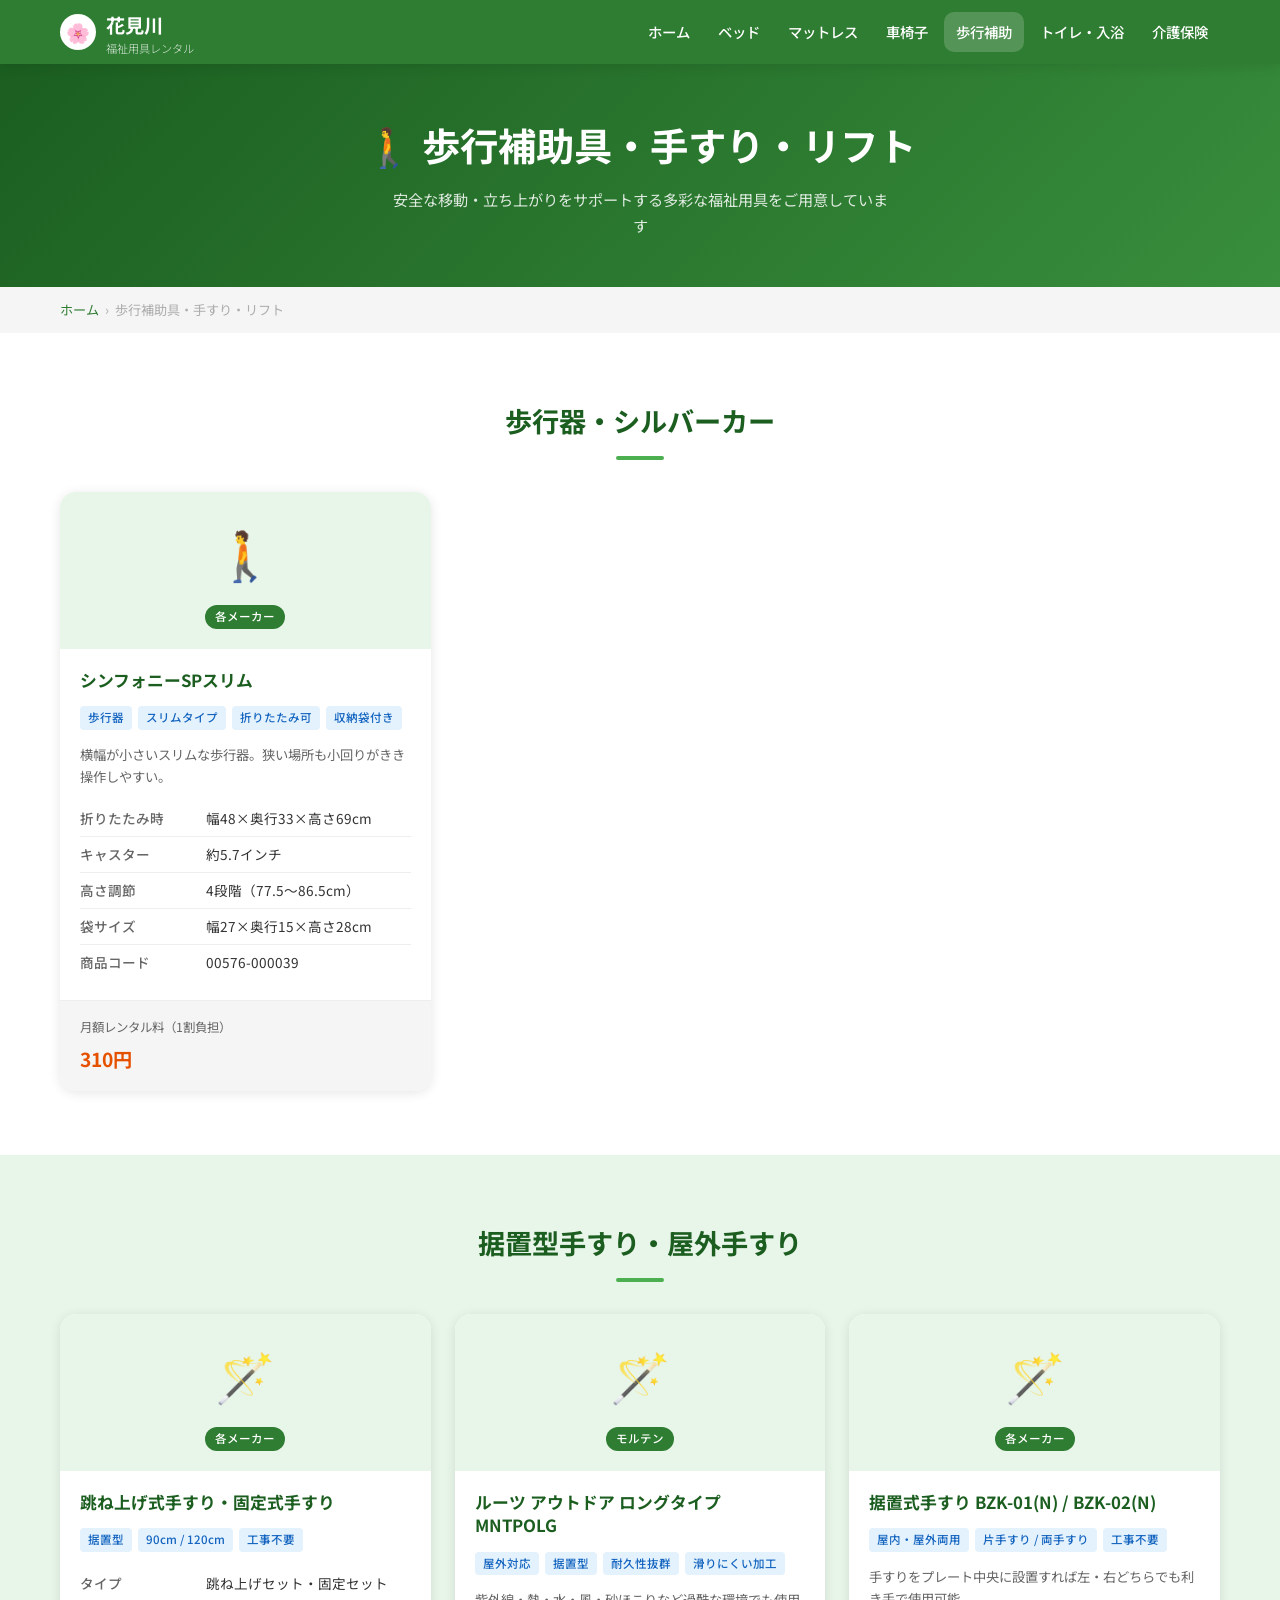
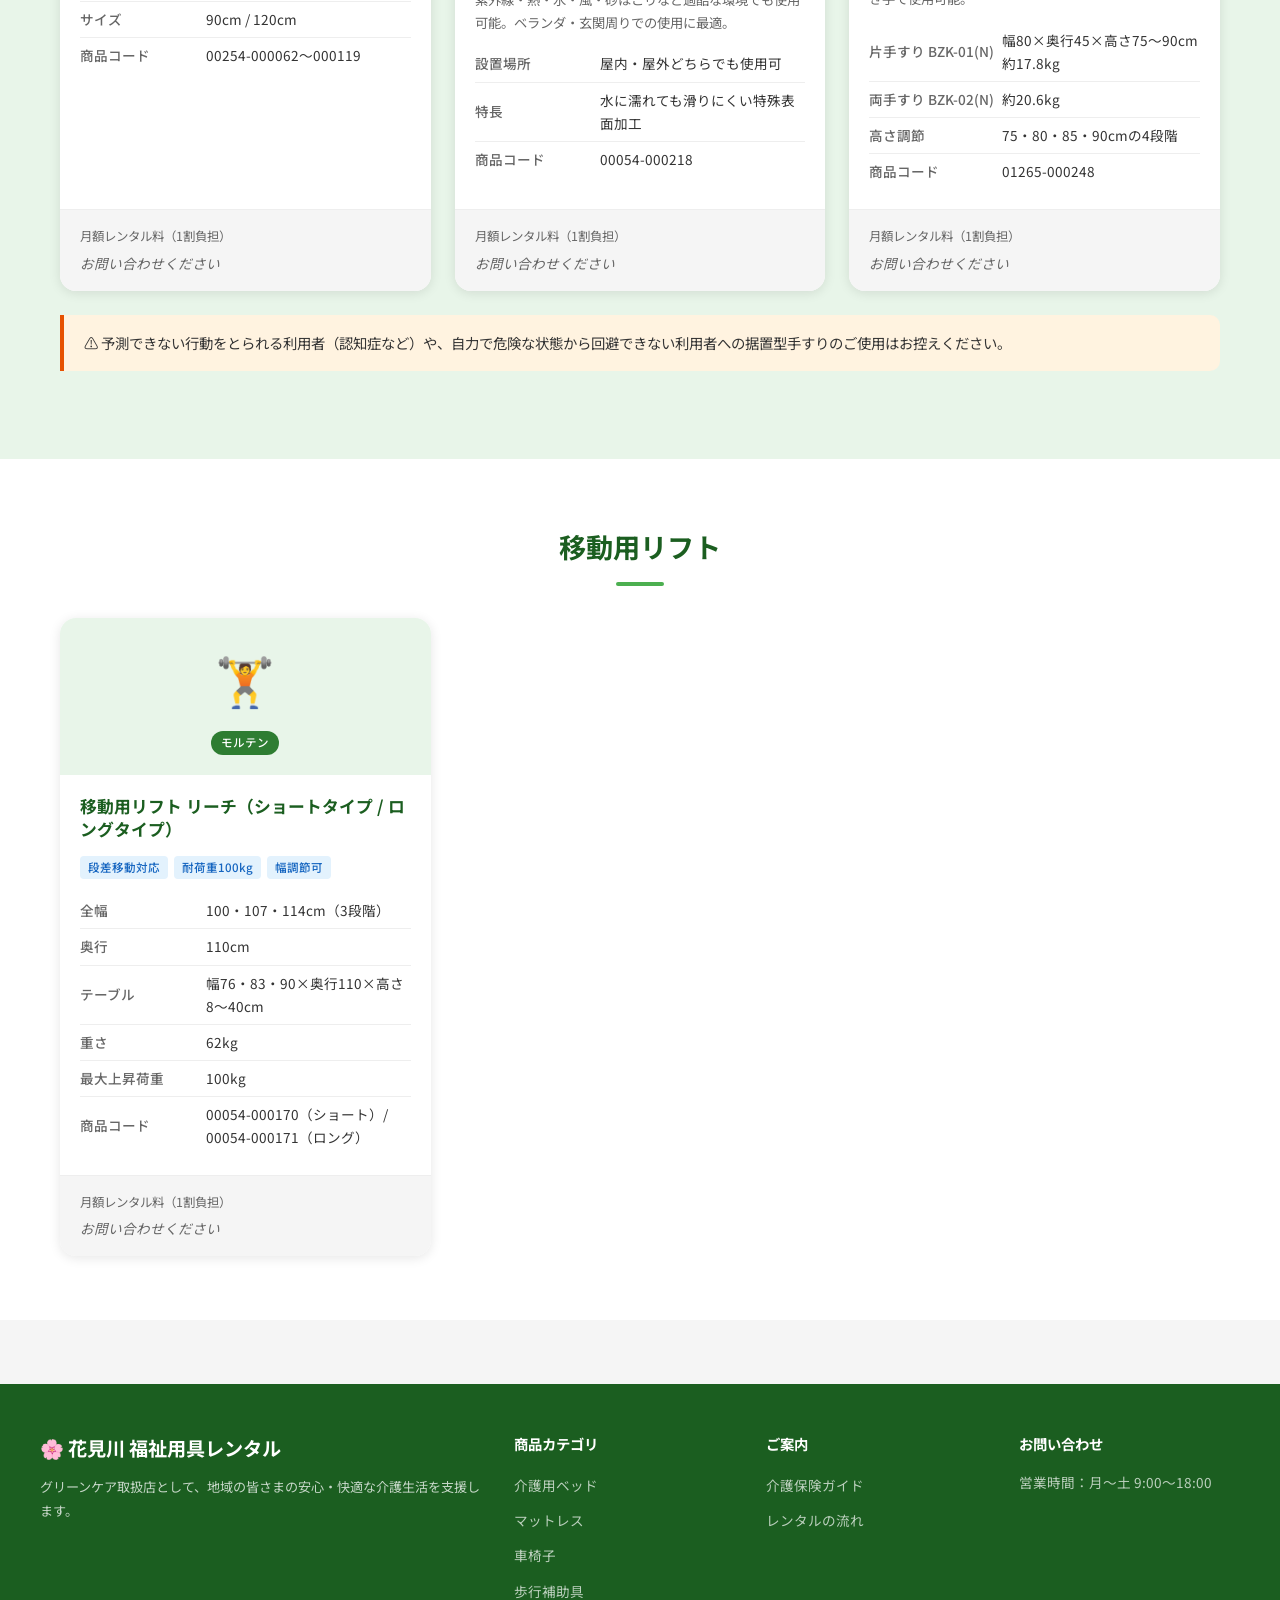
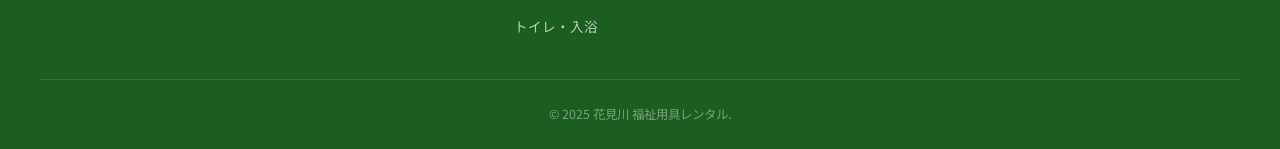
==== pages/walking.html @ 9dba0fdc "Add files via upload" ====
<!DOCTYPE html>
<html lang="ja">
<head>
  <meta charset="UTF-8">
  <meta name="viewport" content="width=device-width, initial-scale=1.0">
  <title>歩行補助具・手すり・リフト｜花見川 福祉用具レンタル</title>
  <meta name="description" content="歩行器・シルバーカー・手すり・移動用リフトなど歩行補助用具を介護保険適用でレンタル。">
  <link rel="stylesheet" href="../css/style.css">
</head>
<body>

<header class="site-header">
  <div class="header-inner">
    <a href="../index.html" class="site-logo">
      <div class="logo-icon">🌸</div>
      <div><span>花見川</span><span class="logo-sub">福祉用具レンタル</span></div>
    </a>
    <button class="nav-toggle" id="navToggle">☰</button>
    <nav class="main-nav" id="mainNav">
      <a href="../index.html">ホーム</a>
      <a href="beds.html">ベッド</a>
      <a href="mattress.html">マットレス</a>
      <a href="wheelchair.html">車椅子</a>
      <a href="walking.html" class="active">歩行補助</a>
      <a href="toilet-bath.html">トイレ・入浴</a>
      <a href="insurance.html">介護保険</a>
    </nav>
  </div>
</header>

<div class="page-hero">
  <h1>🚶 歩行補助具・手すり・リフト</h1>
  <p>安全な移動・立ち上がりをサポートする多彩な福祉用具をご用意しています</p>
</div>
<div class="breadcrumb">
  <a href="../index.html">ホーム</a><span>›</span><span>歩行補助具・手すり・リフト</span>
</div>

<!-- 歩行器 -->
<div class="bg-white-section">
<div class="section">
  <h2 class="section-title">歩行器・シルバーカー</h2>
  <div class="section-divider"></div>
  <div class="product-grid">

    <div class="product-card">
      <div class="product-card-header">
        <div class="product-emoji">🚶</div>
        <span class="product-maker">各メーカー</span>
      </div>
      <div class="product-card-body">
        <h3>シンフォニーSPスリム</h3>
        <div class="product-features">
          <span class="feature-tag">歩行器</span>
          <span class="feature-tag">スリムタイプ</span>
          <span class="feature-tag">折りたたみ可</span>
          <span class="feature-tag">収納袋付き</span>
        </div>
        <p style="font-size:.83rem;color:var(--gray);margin-bottom:10px;">横幅が小さいスリムな歩行器。狭い場所も小回りがきき操作しやすい。</p>
        <table class="spec-table">
          <tr><th>折りたたみ時</th><td>幅48×奥行33×高さ69cm</td></tr>
          <tr><th>キャスター</th><td>約5.7インチ</td></tr>
          <tr><th>高さ調節</th><td>4段階（77.5〜86.5cm）</td></tr>
          <tr><th>袋サイズ</th><td>幅27×奥行15×高さ28cm</td></tr>
          <tr><th>商品コード</th><td>00576-000039</td></tr>
        </table>
      </div>
      <div class="product-card-footer">
        <div class="price-label">月額レンタル料（1割負担）</div>
        <div class="price-row"><span class="price-main">310円</span></div>
      </div>
    </div>

  </div>
</div>
</div>

<!-- 手すり -->
<div class="bg-green-section">
<div class="section">
  <h2 class="section-title">据置型手すり・屋外手すり</h2>
  <div class="section-divider"></div>
  <div class="product-grid">

    <div class="product-card">
      <div class="product-card-header">
        <div class="product-emoji">🪄</div>
        <span class="product-maker">各メーカー</span>
      </div>
      <div class="product-card-body">
        <h3>跳ね上げ式手すり・固定式手すり</h3>
        <div class="product-features">
          <span class="feature-tag">据置型</span>
          <span class="feature-tag">90cm / 120cm</span>
          <span class="feature-tag">工事不要</span>
        </div>
        <table class="spec-table">
          <tr><th>タイプ</th><td>跳ね上げセット・固定セット</td></tr>
          <tr><th>サイズ</th><td>90cm / 120cm</td></tr>
          <tr><th>商品コード</th><td>00254-000062〜000119</td></tr>
        </table>
      </div>
      <div class="product-card-footer">
        <div class="price-label">月額レンタル料（1割負担）</div>
        <div class="price-row"><span class="price-tbd">お問い合わせください</span></div>
      </div>
    </div>

    <div class="product-card">
      <div class="product-card-header">
        <div class="product-emoji">🪄</div>
        <span class="product-maker">モルテン</span>
      </div>
      <div class="product-card-body">
        <h3>ルーツ アウトドア ロングタイプ MNTPOLG</h3>
        <div class="product-features">
          <span class="feature-tag">屋外対応</span>
          <span class="feature-tag">据置型</span>
          <span class="feature-tag">耐久性抜群</span>
          <span class="feature-tag">滑りにくい加工</span>
        </div>
        <p style="font-size:.83rem;color:var(--gray);margin-bottom:10px;">紫外線・熱・水・風・砂ほこりなど過酷な環境でも使用可能。ベランダ・玄関周りでの使用に最適。</p>
        <table class="spec-table">
          <tr><th>設置場所</th><td>屋内・屋外どちらでも使用可</td></tr>
          <tr><th>特長</th><td>水に濡れても滑りにくい特殊表面加工</td></tr>
          <tr><th>商品コード</th><td>00054-000218</td></tr>
        </table>
      </div>
      <div class="product-card-footer">
        <div class="price-label">月額レンタル料（1割負担）</div>
        <div class="price-row"><span class="price-tbd">お問い合わせください</span></div>
      </div>
    </div>

    <div class="product-card">
      <div class="product-card-header">
        <div class="product-emoji">🪄</div>
        <span class="product-maker">各メーカー</span>
      </div>
      <div class="product-card-body">
        <h3>据置式手すり BZK-01(N) / BZK-02(N)</h3>
        <div class="product-features">
          <span class="feature-tag">屋内・屋外両用</span>
          <span class="feature-tag">片手すり / 両手すり</span>
          <span class="feature-tag">工事不要</span>
        </div>
        <p style="font-size:.83rem;color:var(--gray);margin-bottom:10px;">手すりをプレート中央に設置すれば左・右どちらでも利き手で使用可能。</p>
        <table class="spec-table">
          <tr><th>片手すり BZK-01(N)</th><td>幅80×奥行45×高さ75〜90cm　約17.8kg</td></tr>
          <tr><th>両手すり BZK-02(N)</th><td>約20.6kg</td></tr>
          <tr><th>高さ調節</th><td>75・80・85・90cmの4段階</td></tr>
          <tr><th>商品コード</th><td>01265-000248</td></tr>
        </table>
      </div>
      <div class="product-card-footer">
        <div class="price-label">月額レンタル料（1割負担）</div>
        <div class="price-row"><span class="price-tbd">お問い合わせください</span></div>
      </div>
    </div>

  </div>

  <div class="info-banner" style="margin-top:24px;">
    ⚠️ 予測できない行動をとられる利用者（認知症など）や、自力で危険な状態から回避できない利用者への据置型手すりのご使用はお控えください。
  </div>
</div>
</div>

<!-- 移動用リフト -->
<div class="bg-white-section">
<div class="section" id="lift">
  <h2 class="section-title">移動用リフト</h2>
  <div class="section-divider"></div>
  <div class="product-grid">

    <div class="product-card">
      <div class="product-card-header">
        <div class="product-emoji">🏋️</div>
        <span class="product-maker">モルテン</span>
      </div>
      <div class="product-card-body">
        <h3>移動用リフト リーチ（ショートタイプ / ロングタイプ）</h3>
        <div class="product-features">
          <span class="feature-tag">段差移動対応</span>
          <span class="feature-tag">耐荷重100kg</span>
          <span class="feature-tag">幅調節可</span>
        </div>
        <table class="spec-table">
          <tr><th>全幅</th><td>100・107・114cm（3段階）</td></tr>
          <tr><th>奥行</th><td>110cm</td></tr>
          <tr><th>テーブル</th><td>幅76・83・90×奥行110×高さ8〜40cm</td></tr>
          <tr><th>重さ</th><td>62kg</td></tr>
          <tr><th>最大上昇荷重</th><td>100kg</td></tr>
          <tr><th>商品コード</th><td>00054-000170（ショート）/ 00054-000171（ロング）</td></tr>
        </table>
      </div>
      <div class="product-card-footer">
        <div class="price-label">月額レンタル料（1割負担）</div>
        <div class="price-row"><span class="price-tbd">お問い合わせください</span></div>
      </div>
    </div>

  </div>
</div>
</div>

<footer class="site-footer">
  <div class="footer-inner">
    <div class="footer-grid">
      <div class="footer-brand">
        <div class="logo-text">🌸 花見川 福祉用具レンタル</div>
        <p>グリーンケア取扱店として、地域の皆さまの安心・快適な介護生活を支援します。</p>
      </div>
      <div class="footer-col">
        <h4>商品カテゴリ</h4>
        <ul>
          <li><a href="beds.html">介護用ベッド</a></li>
          <li><a href="mattress.html">マットレス</a></li>
          <li><a href="wheelchair.html">車椅子</a></li>
          <li><a href="walking.html">歩行補助具</a></li>
          <li><a href="toilet-bath.html">トイレ・入浴</a></li>
        </ul>
      </div>
      <div class="footer-col">
        <h4>ご案内</h4>
        <ul>
          <li><a href="insurance.html">介護保険ガイド</a></li>
          <li><a href="insurance.html#flow">レンタルの流れ</a></li>
        </ul>
      </div>
      <div class="footer-col">
        <h4>お問い合わせ</h4>
        <ul><li style="color:rgba(255,255,255,.7);font-size:.85rem;">営業時間：月〜土 9:00〜18:00</li></ul>
      </div>
    </div>
    <div class="footer-bottom"><p>© 2025 花見川 福祉用具レンタル.</p></div>
  </div>
</footer>
<script src="../js/app.js"></script>
</body>
</html>
---- css/style.css ----
/* ============================================
   花見川 福祉用具レンタル カタログサイト
   共通スタイルシート
   ============================================ */

@import url('https://fonts.googleapis.com/css2?family=Noto+Sans+JP:wght@300;400;500;700&display=swap');

/* --- リセット・ベース --- */
*, *::before, *::after { box-sizing: border-box; margin: 0; padding: 0; }

:root {
  --green-dark:   #1b5e20;
  --green:        #2e7d32;
  --green-mid:    #388e3c;
  --green-light:  #4caf50;
  --green-pale:   #e8f5e9;
  --blue:         #1565c0;
  --blue-light:   #e3f2fd;
  --orange:       #e65100;
  --orange-light: #fff3e0;
  --gray-dark:    #333333;
  --gray:         #666666;
  --gray-light:   #f5f5f5;
  --white:        #ffffff;
  --shadow:       0 2px 12px rgba(0,0,0,.10);
  --shadow-lg:    0 6px 24px rgba(0,0,0,.14);
  --radius:       10px;
  --radius-lg:    16px;
  --font:         'Noto Sans JP', 'Hiragino Kaku Gothic ProN', Meiryo, sans-serif;
}

html { scroll-behavior: smooth; }

body {
  font-family: var(--font);
  color: var(--gray-dark);
  background: var(--gray-light);
  line-height: 1.7;
  font-size: 16px;
}

a { color: var(--green); text-decoration: none; }
a:hover { color: var(--green-light); }

img { max-width: 100%; height: auto; display: block; }

ul { list-style: none; }

/* --- ヘッダー --- */
.site-header {
  background: var(--green);
  color: var(--white);
  position: sticky;
  top: 0;
  z-index: 1000;
  box-shadow: var(--shadow);
}

.header-inner {
  max-width: 1200px;
  margin: 0 auto;
  padding: 0 20px;
  display: flex;
  align-items: center;
  justify-content: space-between;
  height: 64px;
}

.site-logo {
  display: flex;
  align-items: center;
  gap: 10px;
  color: var(--white);
  font-size: 1.2rem;
  font-weight: 700;
}

.site-logo .logo-icon {
  width: 36px;
  height: 36px;
  background: var(--white);
  border-radius: 50%;
  display: flex;
  align-items: center;
  justify-content: center;
  color: var(--green);
  font-size: 1.2rem;
}

.site-logo .logo-sub {
  font-size: 0.7rem;
  font-weight: 300;
  opacity: 0.85;
  display: block;
  line-height: 1.2;
}

/* ナビゲーション */
.main-nav { display: flex; align-items: center; gap: 4px; }

.main-nav a {
  color: var(--white);
  padding: 8px 12px;
  border-radius: var(--radius);
  font-size: 0.9rem;
  font-weight: 500;
  transition: background .2s;
  white-space: nowrap;
}

.main-nav a:hover,
.main-nav a.active { background: rgba(255,255,255,.18); color: var(--white); }

/* ハンバーガー */
.nav-toggle {
  display: none;
  background: none;
  border: 2px solid var(--white);
  border-radius: 6px;
  padding: 6px 10px;
  cursor: pointer;
  color: var(--white);
  font-size: 1.3rem;
  line-height: 1;
}

/* --- ヒーロー --- */
.hero {
  background: linear-gradient(135deg, var(--green-dark) 0%, var(--green-mid) 60%, var(--green-light) 100%);
  color: var(--white);
  padding: 72px 20px;
  text-align: center;
}

.hero-badge {
  display: inline-block;
  background: rgba(255,255,255,.18);
  border: 1px solid rgba(255,255,255,.35);
  border-radius: 20px;
  padding: 4px 16px;
  font-size: 0.82rem;
  margin-bottom: 18px;
  letter-spacing: .05em;
}

.hero h1 {
  font-size: clamp(1.8rem, 4vw, 3rem);
  font-weight: 700;
  line-height: 1.4;
  margin-bottom: 18px;
}

.hero p {
  font-size: 1.05rem;
  max-width: 600px;
  margin: 0 auto 32px;
  opacity: .9;
  line-height: 1.8;
}

.hero-buttons { display: flex; gap: 14px; justify-content: center; flex-wrap: wrap; }

.btn {
  display: inline-flex;
  align-items: center;
  gap: 6px;
  padding: 14px 28px;
  border-radius: 50px;
  font-weight: 700;
  font-size: 1rem;
  cursor: pointer;
  border: 2px solid transparent;
  transition: all .2s;
  text-decoration: none;
}

.btn-primary {
  background: var(--white);
  color: var(--green);
  border-color: var(--white);
}
.btn-primary:hover { background: var(--green-pale); color: var(--green-dark); }

.btn-outline {
  background: transparent;
  color: var(--white);
  border-color: rgba(255,255,255,.7);
}
.btn-outline:hover { background: rgba(255,255,255,.15); color: var(--white); }

.btn-green {
  background: var(--green);
  color: var(--white);
  border-color: var(--green);
}
.btn-green:hover { background: var(--green-dark); border-color: var(--green-dark); }

/* --- セクション --- */
.section {
  padding: 64px 20px;
  max-width: 1200px;
  margin: 0 auto;
}

.section-title {
  font-size: 1.7rem;
  font-weight: 700;
  color: var(--green-dark);
  margin-bottom: 8px;
  text-align: center;
}

.section-sub {
  text-align: center;
  color: var(--gray);
  margin-bottom: 40px;
  font-size: 0.95rem;
}

.section-divider {
  width: 48px;
  height: 4px;
  background: var(--green-light);
  border-radius: 2px;
  margin: 12px auto 32px;
}

/* --- カテゴリカード --- */
.category-grid {
  display: grid;
  grid-template-columns: repeat(auto-fill, minmax(200px, 1fr));
  gap: 20px;
}

.category-card {
  background: var(--white);
  border-radius: var(--radius-lg);
  padding: 28px 20px;
  text-align: center;
  box-shadow: var(--shadow);
  text-decoration: none;
  color: var(--gray-dark);
  transition: transform .2s, box-shadow .2s;
  display: block;
}

.category-card:hover {
  transform: translateY(-4px);
  box-shadow: var(--shadow-lg);
  color: var(--gray-dark);
}

.category-icon {
  font-size: 2.6rem;
  margin-bottom: 12px;
}

.category-card h3 {
  font-size: 1rem;
  font-weight: 700;
  color: var(--green-dark);
  margin-bottom: 6px;
}

.category-card p {
  font-size: 0.8rem;
  color: var(--gray);
  line-height: 1.5;
}

/* --- 商品カード --- */
.product-grid {
  display: grid;
  grid-template-columns: repeat(auto-fill, minmax(300px, 1fr));
  gap: 24px;
}

.product-card {
  background: var(--white);
  border-radius: var(--radius-lg);
  box-shadow: var(--shadow);
  overflow: hidden;
  display: flex;
  flex-direction: column;
  transition: box-shadow .2s;
}

.product-card:hover { box-shadow: var(--shadow-lg); }

.product-card-header {
  background: var(--green-pale);
  padding: 20px;
  text-align: center;
}

.product-emoji { font-size: 3rem; margin-bottom: 8px; }

.product-maker {
  display: inline-block;
  background: var(--green);
  color: var(--white);
  font-size: 0.72rem;
  padding: 2px 10px;
  border-radius: 20px;
  font-weight: 500;
}

.product-card-body { padding: 20px; flex: 1; }

.product-card-body h3 {
  font-size: 1.05rem;
  font-weight: 700;
  margin-bottom: 10px;
  color: var(--green-dark);
  line-height: 1.4;
}

.product-features {
  margin-bottom: 12px;
}

.feature-tag {
  display: inline-block;
  background: var(--blue-light);
  color: var(--blue);
  font-size: 0.72rem;
  padding: 2px 8px;
  border-radius: 4px;
  margin: 2px 2px 2px 0;
  font-weight: 500;
}

.spec-table {
  width: 100%;
  border-collapse: collapse;
  font-size: 0.85rem;
  margin-top: 12px;
}

.spec-table tr { border-bottom: 1px solid #eee; }
.spec-table tr:last-child { border-bottom: none; }

.spec-table th {
  text-align: left;
  padding: 6px 8px 6px 0;
  color: var(--gray);
  font-weight: 500;
  white-space: nowrap;
  width: 38%;
}

.spec-table td {
  padding: 6px 0;
  color: var(--gray-dark);
}

.product-card-footer {
  padding: 16px 20px;
  background: var(--gray-light);
  border-top: 1px solid #eee;
}

.price-label { font-size: 0.78rem; color: var(--gray); }

.price-row {
  display: flex;
  align-items: baseline;
  gap: 8px;
  flex-wrap: wrap;
  margin-top: 4px;
}

.price-main {
  font-size: 1.2rem;
  font-weight: 700;
  color: var(--orange);
}

.price-note { font-size: 0.75rem; color: var(--gray); }

.price-tbd {
  font-size: 0.85rem;
  color: var(--gray);
  font-style: italic;
}

/* --- お知らせバナー --- */
.info-banner {
  background: var(--orange-light);
  border-left: 4px solid var(--orange);
  border-radius: 0 var(--radius) var(--radius) 0;
  padding: 16px 20px;
  margin: 24px 0;
  font-size: 0.9rem;
}

/* --- 介護保険テーブル --- */
.table-wrap { overflow-x: auto; -webkit-overflow-scrolling: touch; }

.data-table {
  width: 100%;
  border-collapse: collapse;
  font-size: 0.88rem;
  background: var(--white);
  border-radius: var(--radius);
  overflow: hidden;
  box-shadow: var(--shadow);
}

.data-table th {
  background: var(--green);
  color: var(--white);
  padding: 12px 14px;
  text-align: left;
  font-weight: 500;
}

.data-table td {
  padding: 10px 14px;
  border-bottom: 1px solid #eee;
}

.data-table tr:last-child td { border-bottom: none; }
.data-table tr:nth-child(even) td { background: var(--green-pale); }

/* --- カードグリッド（インフォ） --- */
.info-grid {
  display: grid;
  grid-template-columns: repeat(auto-fill, minmax(260px, 1fr));
  gap: 20px;
}

.info-card {
  background: var(--white);
  border-radius: var(--radius-lg);
  padding: 24px;
  box-shadow: var(--shadow);
}

.info-card-icon {
  font-size: 2rem;
  margin-bottom: 12px;
}

.info-card h3 {
  font-size: 1rem;
  font-weight: 700;
  color: var(--green-dark);
  margin-bottom: 8px;
}

.info-card p, .info-card li {
  font-size: 0.88rem;
  color: var(--gray);
  line-height: 1.7;
}

.info-card ul { padding-left: 16px; list-style: disc; }

/* --- サービスフロー --- */
.flow-steps {
  display: grid;
  grid-template-columns: repeat(auto-fit, minmax(180px, 1fr));
  gap: 16px;
  counter-reset: step;
}

.flow-step {
  background: var(--white);
  border-radius: var(--radius);
  padding: 20px;
  text-align: center;
  box-shadow: var(--shadow);
  position: relative;
}

.step-num {
  display: inline-flex;
  align-items: center;
  justify-content: center;
  width: 36px;
  height: 36px;
  border-radius: 50%;
  background: var(--green);
  color: var(--white);
  font-weight: 700;
  font-size: 1rem;
  margin-bottom: 10px;
}

.flow-step h4 {
  font-size: 0.92rem;
  font-weight: 700;
  color: var(--green-dark);
  margin-bottom: 6px;
}

.flow-step p {
  font-size: 0.8rem;
  color: var(--gray);
  line-height: 1.6;
}

/* --- ページヘッダー --- */
.page-hero {
  background: linear-gradient(135deg, var(--green-dark) 0%, var(--green-mid) 100%);
  color: var(--white);
  padding: 48px 20px;
  text-align: center;
}

.page-hero h1 {
  font-size: clamp(1.6rem, 3vw, 2.4rem);
  font-weight: 700;
  margin-bottom: 10px;
}

.page-hero p {
  opacity: .85;
  font-size: 0.95rem;
  max-width: 500px;
  margin: 0 auto;
}

/* --- パンくずリスト --- */
.breadcrumb {
  padding: 12px 20px;
  max-width: 1200px;
  margin: 0 auto;
  font-size: 0.82rem;
  color: var(--gray);
  display: flex;
  gap: 6px;
  align-items: center;
  flex-wrap: wrap;
}

.breadcrumb a { color: var(--green); }
.breadcrumb span { opacity: .5; }

/* --- フッター --- */
.site-footer {
  background: var(--green-dark);
  color: rgba(255,255,255,.75);
  padding: 48px 20px 24px;
  margin-top: 64px;
}

.footer-inner {
  max-width: 1200px;
  margin: 0 auto;
}

.footer-grid {
  display: grid;
  grid-template-columns: 2fr repeat(3, 1fr);
  gap: 32px;
  padding-bottom: 32px;
  border-bottom: 1px solid rgba(255,255,255,.12);
  margin-bottom: 24px;
}

.footer-brand .logo-text {
  font-size: 1.2rem;
  font-weight: 700;
  color: var(--white);
  margin-bottom: 10px;
}

.footer-brand p { font-size: 0.82rem; line-height: 1.8; }

.footer-col h4 {
  color: var(--white);
  font-size: 0.9rem;
  font-weight: 700;
  margin-bottom: 14px;
}

.footer-col ul li { margin-bottom: 8px; }

.footer-col a {
  color: rgba(255,255,255,.7);
  font-size: 0.85rem;
  transition: color .2s;
}
.footer-col a:hover { color: var(--white); }

.footer-bottom {
  text-align: center;
  font-size: 0.78rem;
  opacity: .55;
}

/* --- ユーティリティ --- */
.badge-green {
  background: var(--green-pale);
  color: var(--green-dark);
  border-radius: 4px;
  padding: 2px 8px;
  font-size: 0.78rem;
  font-weight: 700;
}

.text-center { text-align: center; }
.mt-8 { margin-top: 8px; }
.mt-16 { margin-top: 16px; }
.mt-32 { margin-top: 32px; }
.mb-16 { margin-bottom: 16px; }

.bg-white-section { background: var(--white); }
.bg-green-section { background: var(--green-pale); }

/* --- レスポンシブ --- */
@media (max-width: 900px) {
  .footer-grid { grid-template-columns: 1fr 1fr; }
}

@media (max-width: 768px) {
  .main-nav { display: none; flex-direction: column; position: absolute; top: 64px; left: 0; right: 0; background: var(--green-dark); padding: 16px; gap: 4px; }
  .main-nav.open { display: flex; }
  .main-nav a { padding: 10px 16px; border-radius: 8px; }
  .nav-toggle { display: block; }
  .header-inner { position: relative; }
  .hero { padding: 48px 16px; }
  .hero-buttons { flex-direction: column; align-items: center; }
  .section { padding: 48px 16px; }
  .product-grid { grid-template-columns: 1fr; }
  .footer-grid { grid-template-columns: 1fr; gap: 20px; }
  .flow-steps { grid-template-columns: 1fr 1fr; }
}

@media (max-width: 480px) {
  body { font-size: 15px; }
  .category-grid { grid-template-columns: repeat(2, 1fr); }
  .flow-steps { grid-template-columns: 1fr; }
}

/* --- 印刷 --- */
@media print {
  .site-header, .site-footer, .nav-toggle { display: none; }
  .page-hero { background: none; color: var(--gray-dark); padding: 16px 0; }
}
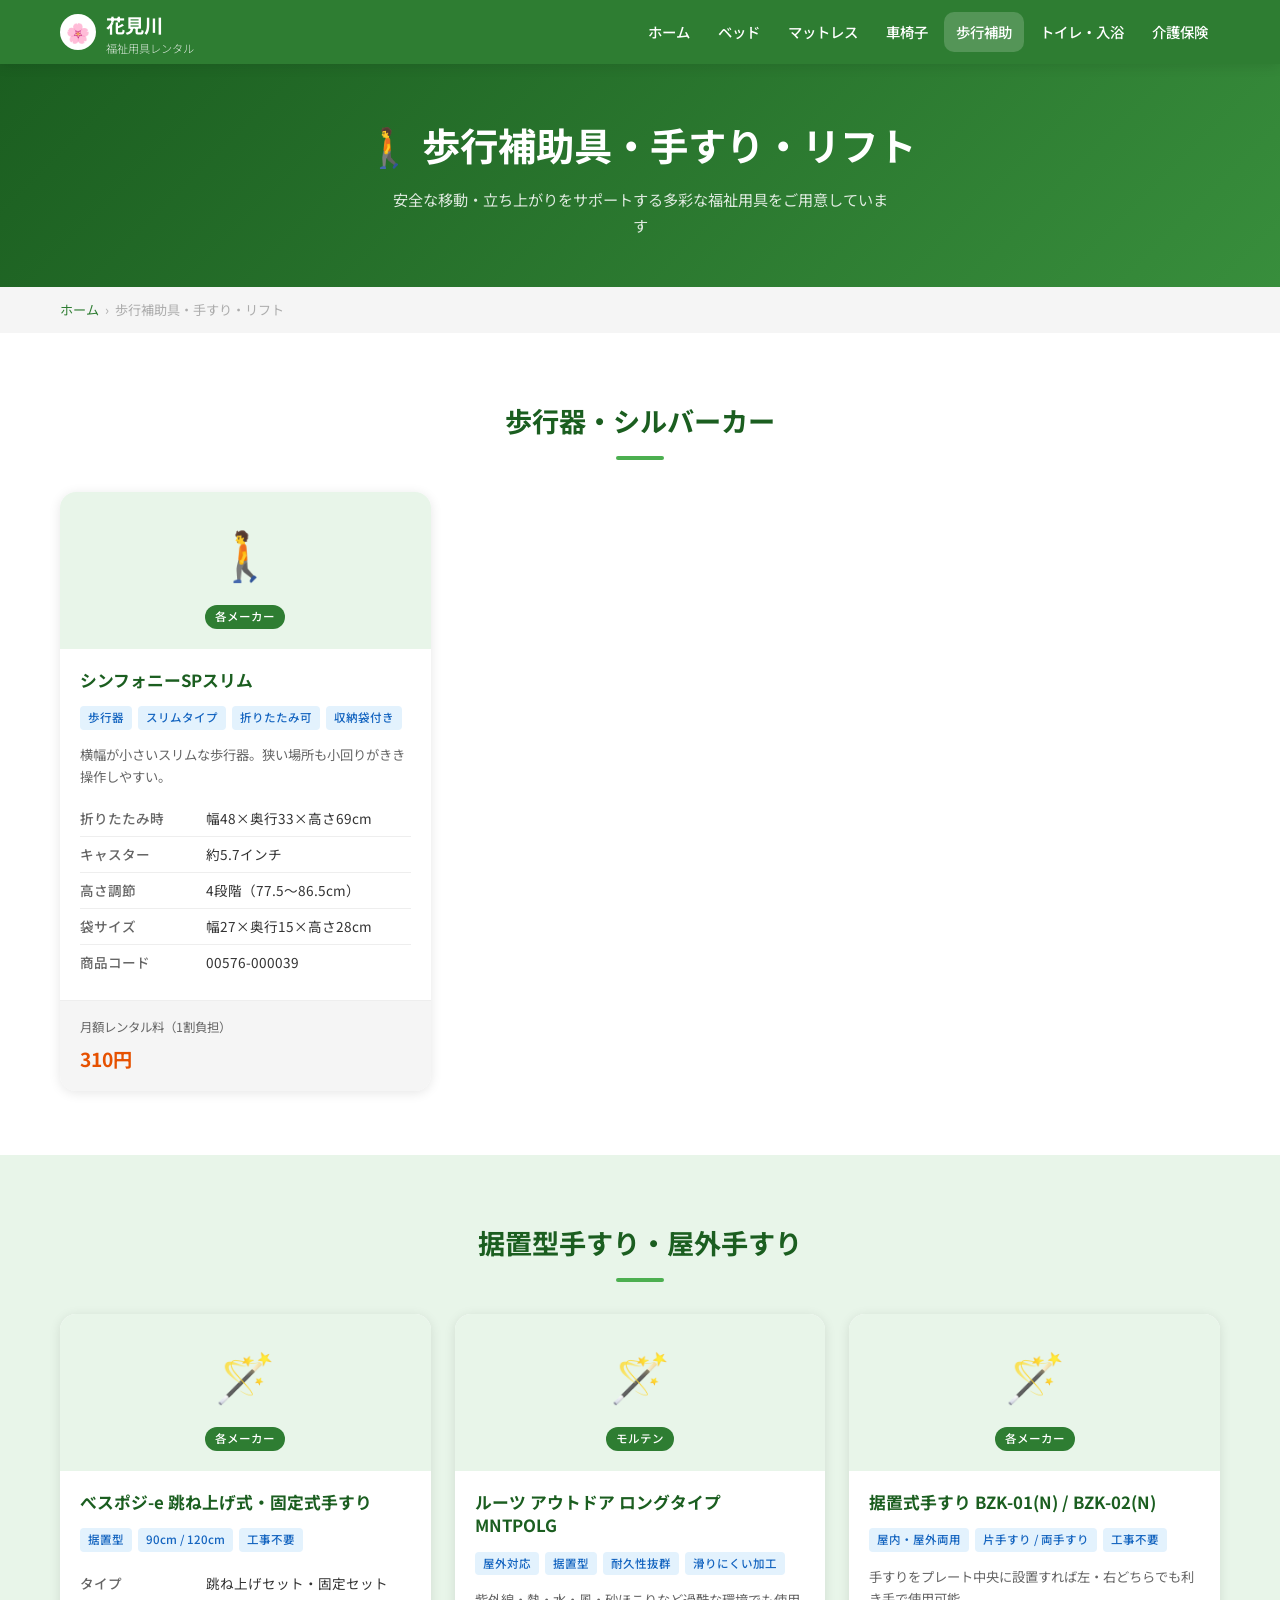
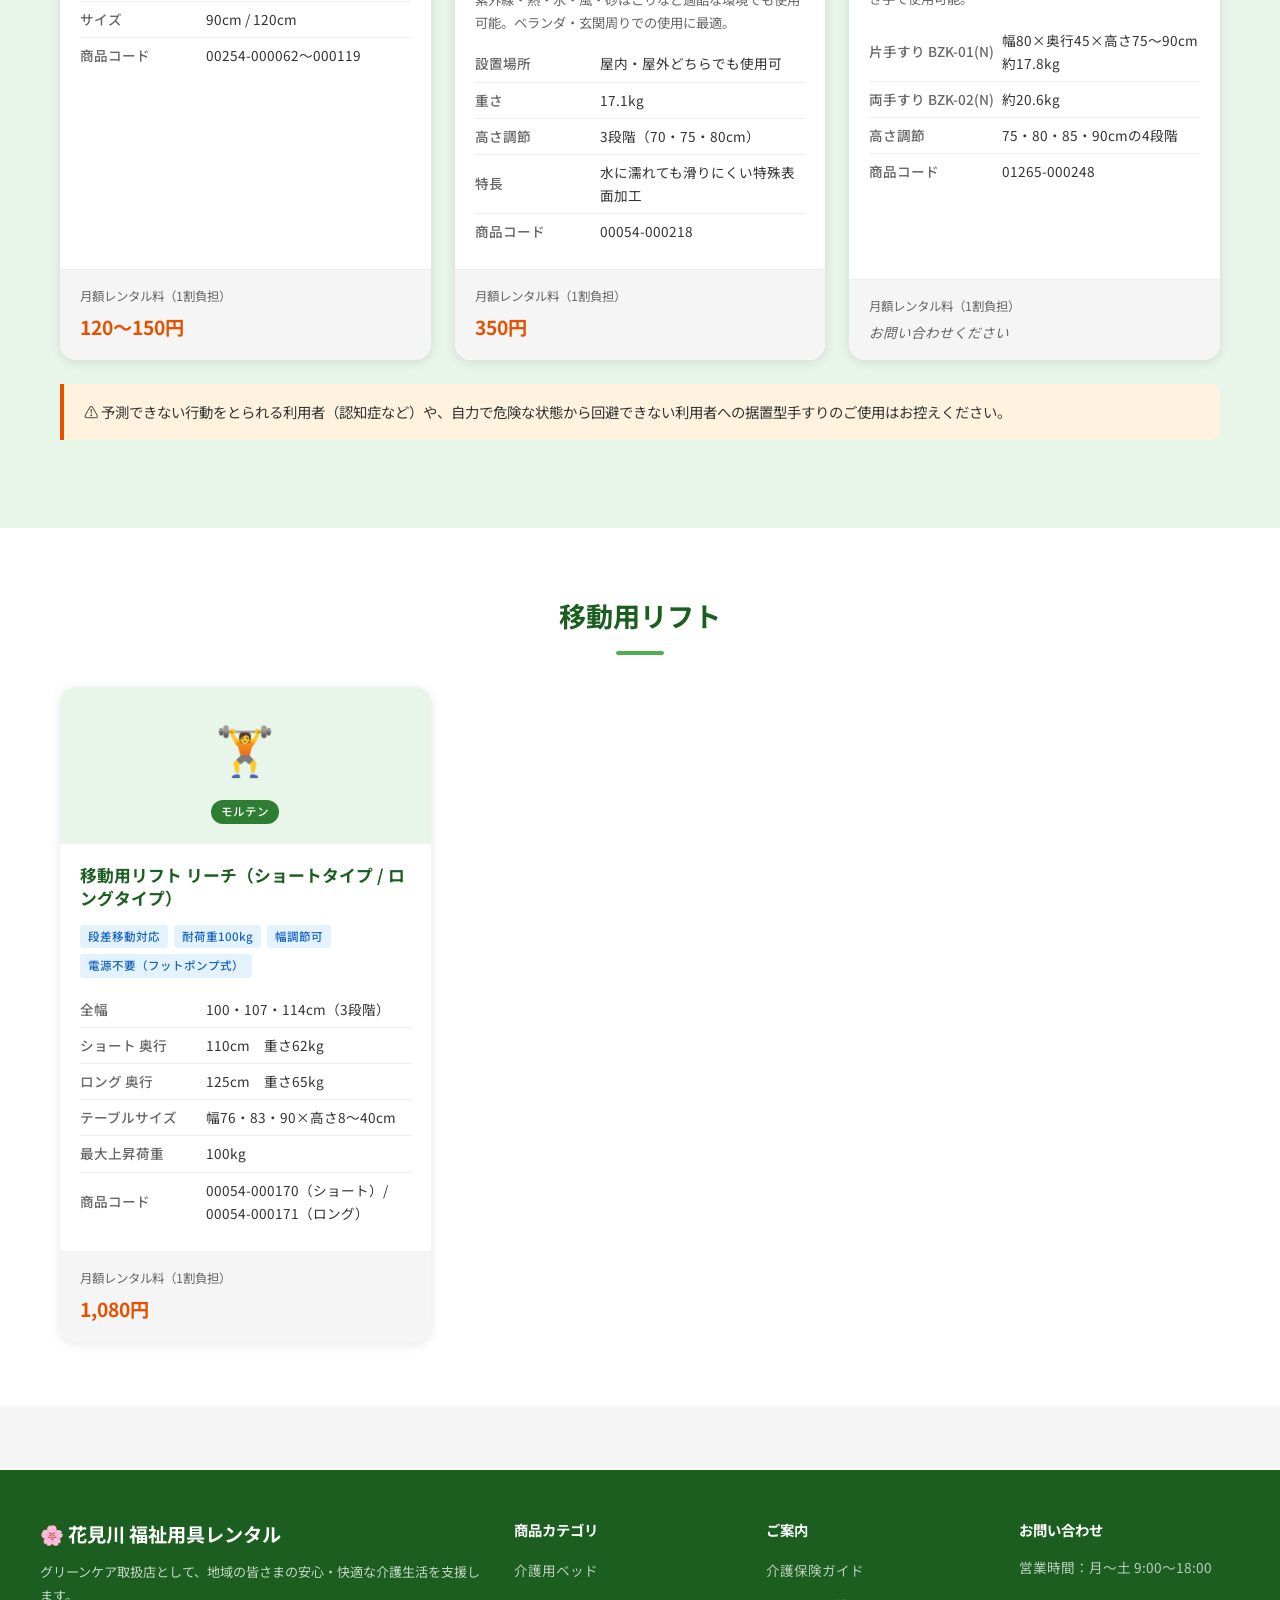
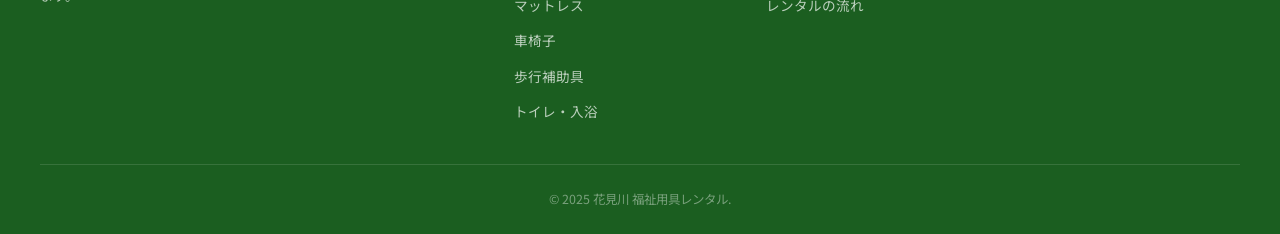
==== commit 2d174a19: "PDFカタログから価格データを抽出してwebページを更新 車椅子・歩行補助ページの「お問い合わせください」表示を実際の月額レンタル料に更新: - 車椅子: NEXT-50B(650円), CRT-8(" ====
--- a/pages/walking.html
+++ b/pages/walking.html
@@ -88,7 +88,7 @@
         <span class="product-maker">各メーカー</span>
       </div>
       <div class="product-card-body">
-        <h3>跳ね上げ式手すり・固定式手すり</h3>
+        <h3>べスポジ-e 跳ね上げ式・固定式手すり</h3>
         <div class="product-features">
           <span class="feature-tag">据置型</span>
           <span class="feature-tag">90cm / 120cm</span>
@@ -102,7 +102,7 @@
       </div>
       <div class="product-card-footer">
         <div class="price-label">月額レンタル料（1割負担）</div>
-        <div class="price-row"><span class="price-tbd">お問い合わせください</span></div>
+        <div class="price-row"><span class="price-main">120〜150円</span></div>
       </div>
     </div>
 
@@ -122,13 +122,15 @@
         <p style="font-size:.83rem;color:var(--gray);margin-bottom:10px;">紫外線・熱・水・風・砂ほこりなど過酷な環境でも使用可能。ベランダ・玄関周りでの使用に最適。</p>
         <table class="spec-table">
           <tr><th>設置場所</th><td>屋内・屋外どちらでも使用可</td></tr>
+          <tr><th>重さ</th><td>17.1kg</td></tr>
+          <tr><th>高さ調節</th><td>3段階（70・75・80cm）</td></tr>
           <tr><th>特長</th><td>水に濡れても滑りにくい特殊表面加工</td></tr>
           <tr><th>商品コード</th><td>00054-000218</td></tr>
         </table>
       </div>
       <div class="product-card-footer">
         <div class="price-label">月額レンタル料（1割負担）</div>
-        <div class="price-row"><span class="price-tbd">お問い合わせください</span></div>
+        <div class="price-row"><span class="price-main">350円</span></div>
       </div>
     </div>
 
@@ -184,19 +186,20 @@
           <span class="feature-tag">段差移動対応</span>
           <span class="feature-tag">耐荷重100kg</span>
           <span class="feature-tag">幅調節可</span>
+          <span class="feature-tag">電源不要（フットポンプ式）</span>
         </div>
         <table class="spec-table">
           <tr><th>全幅</th><td>100・107・114cm（3段階）</td></tr>
-          <tr><th>奥行</th><td>110cm</td></tr>
-          <tr><th>テーブル</th><td>幅76・83・90×奥行110×高さ8〜40cm</td></tr>
-          <tr><th>重さ</th><td>62kg</td></tr>
+          <tr><th>ショート 奥行</th><td>110cm　重さ62kg</td></tr>
+          <tr><th>ロング 奥行</th><td>125cm　重さ65kg</td></tr>
+          <tr><th>テーブルサイズ</th><td>幅76・83・90×高さ8〜40cm</td></tr>
           <tr><th>最大上昇荷重</th><td>100kg</td></tr>
           <tr><th>商品コード</th><td>00054-000170（ショート）/ 00054-000171（ロング）</td></tr>
         </table>
       </div>
       <div class="product-card-footer">
         <div class="price-label">月額レンタル料（1割負担）</div>
-        <div class="price-row"><span class="price-tbd">お問い合わせください</span></div>
+        <div class="price-row"><span class="price-main">1,080円</span></div>
       </div>
     </div>
 
